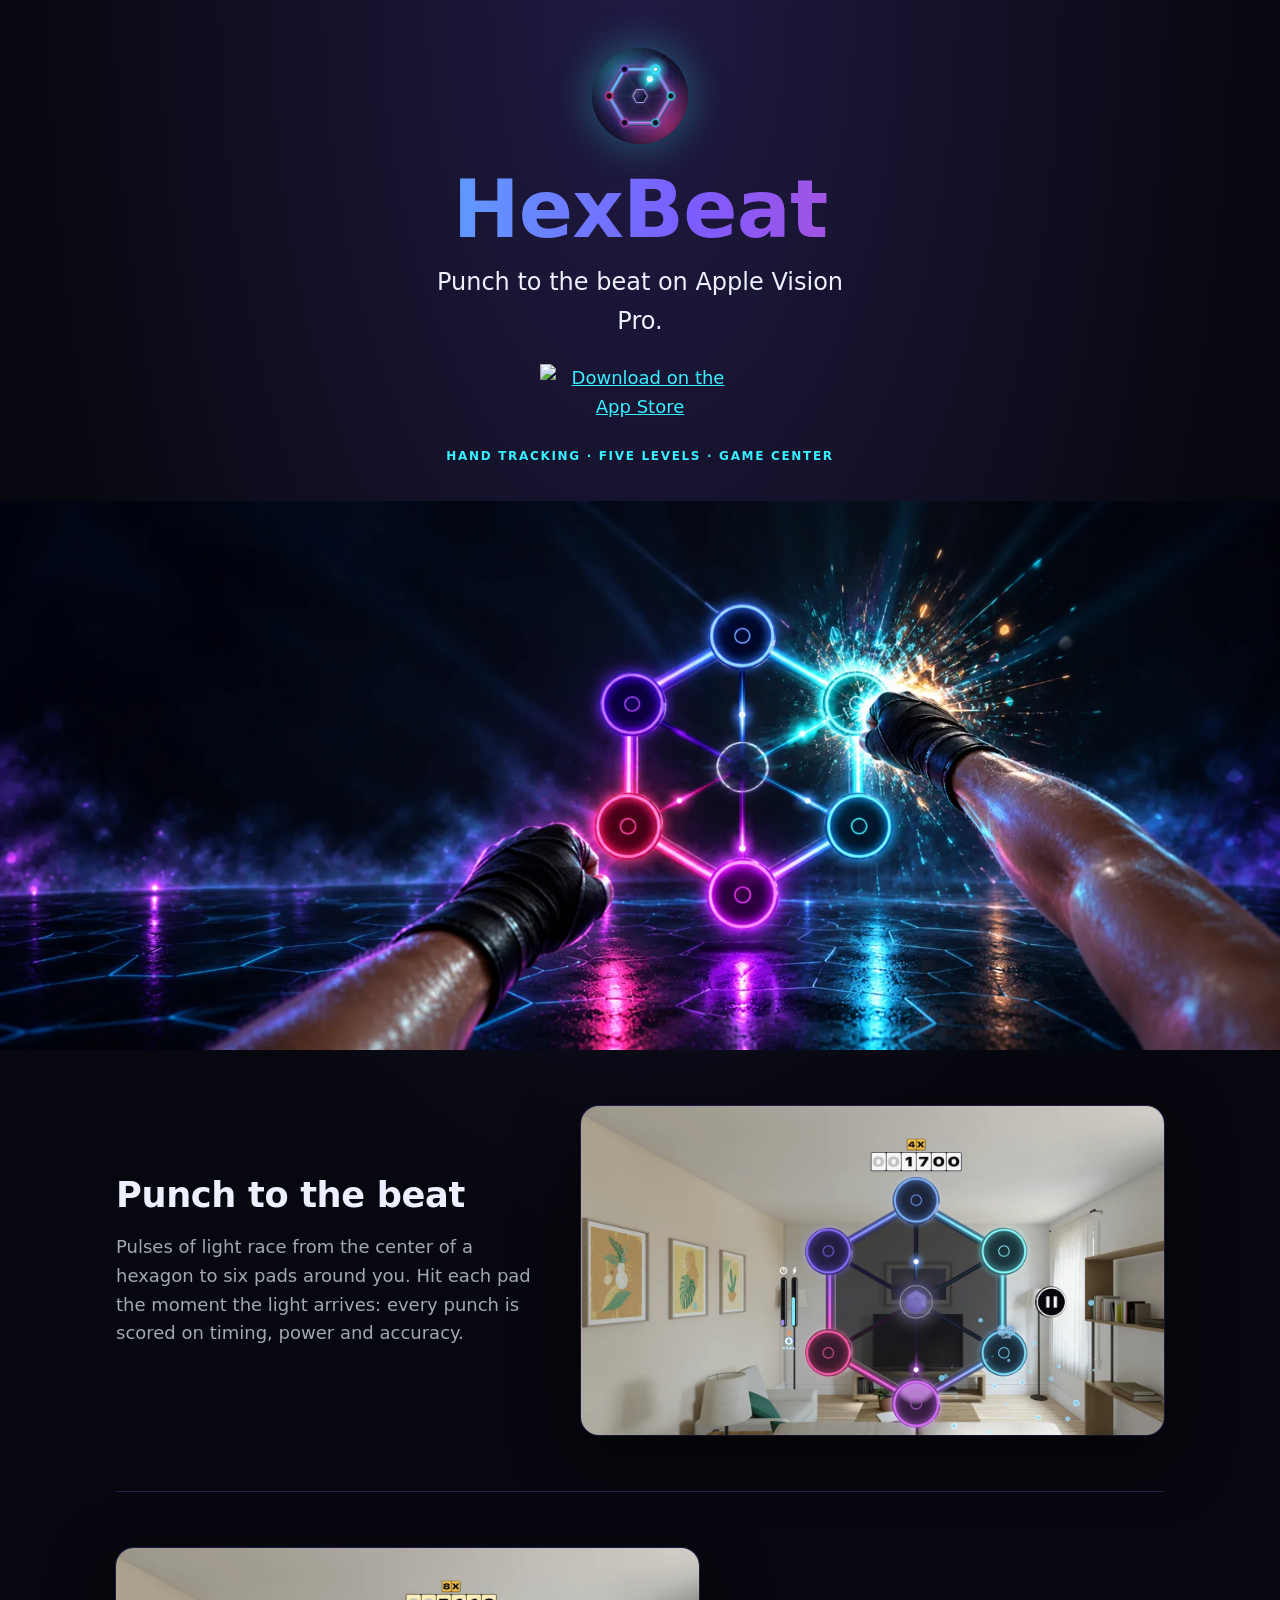
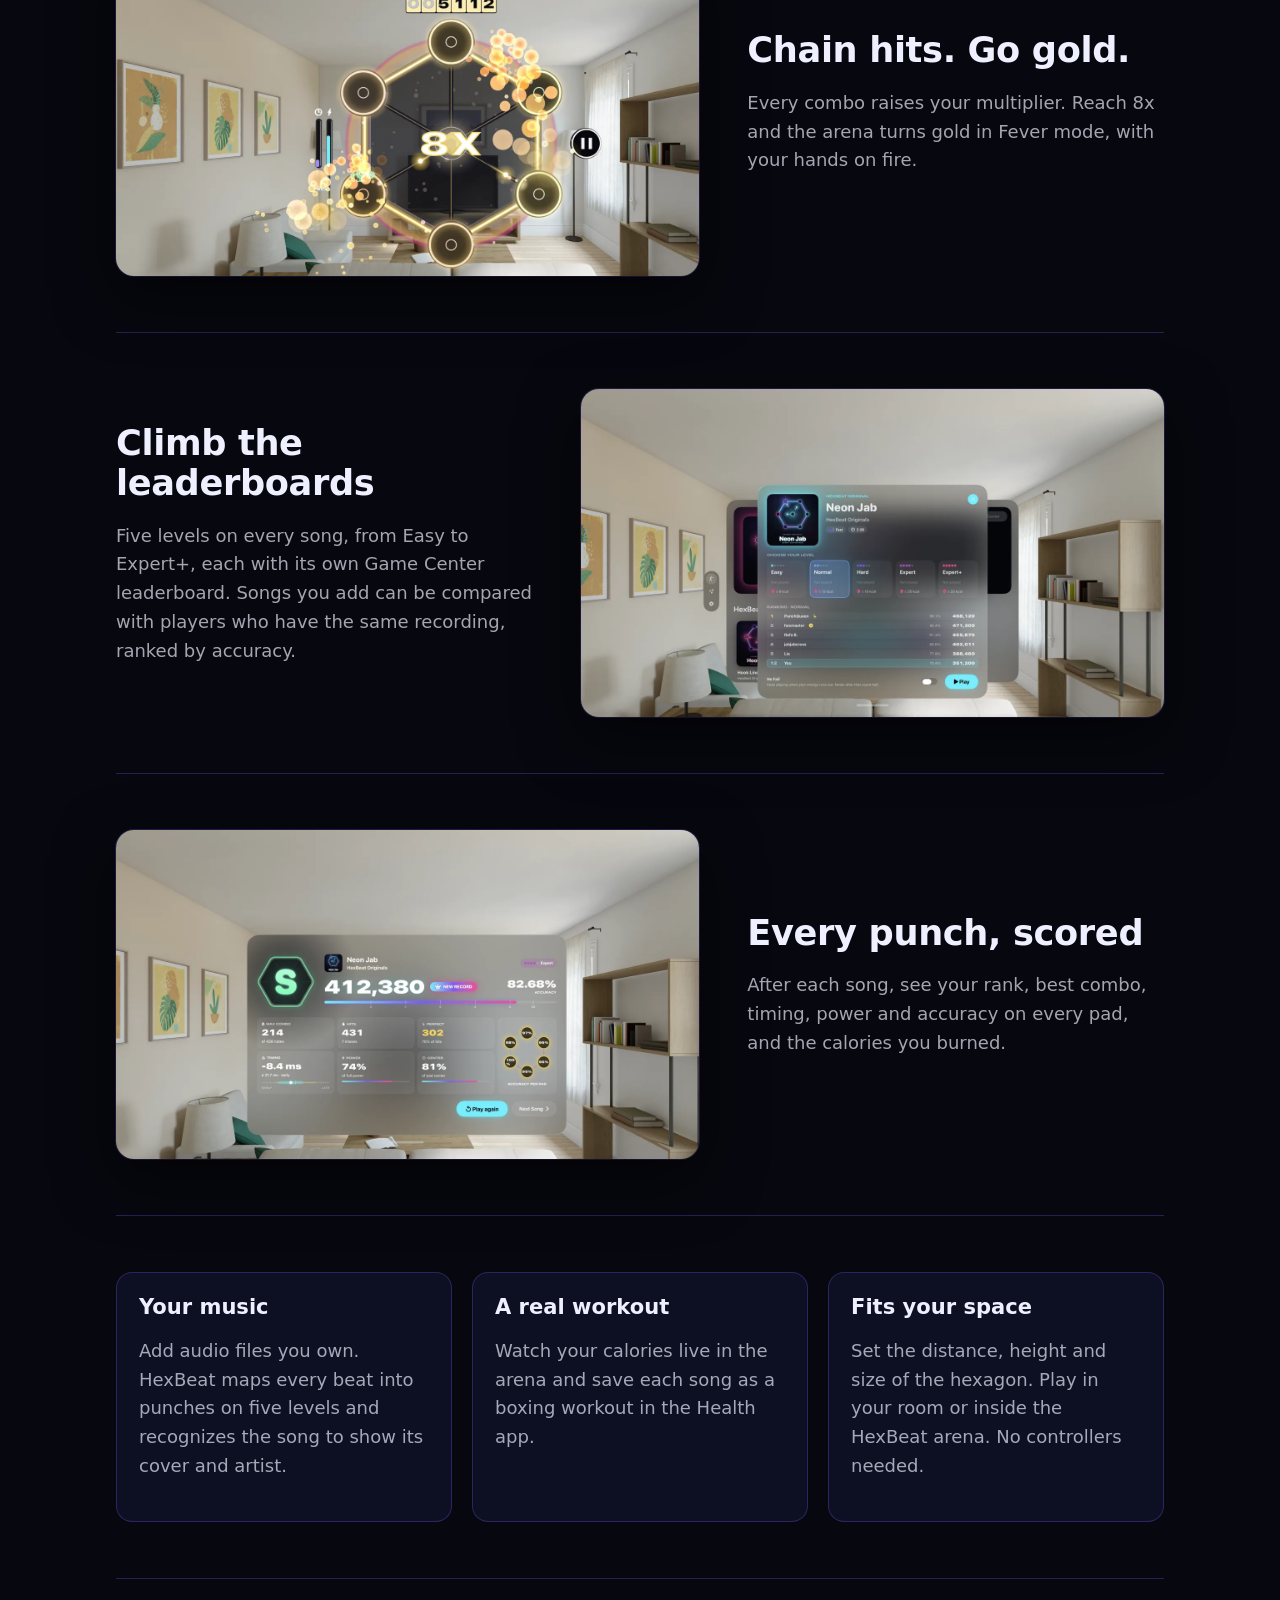
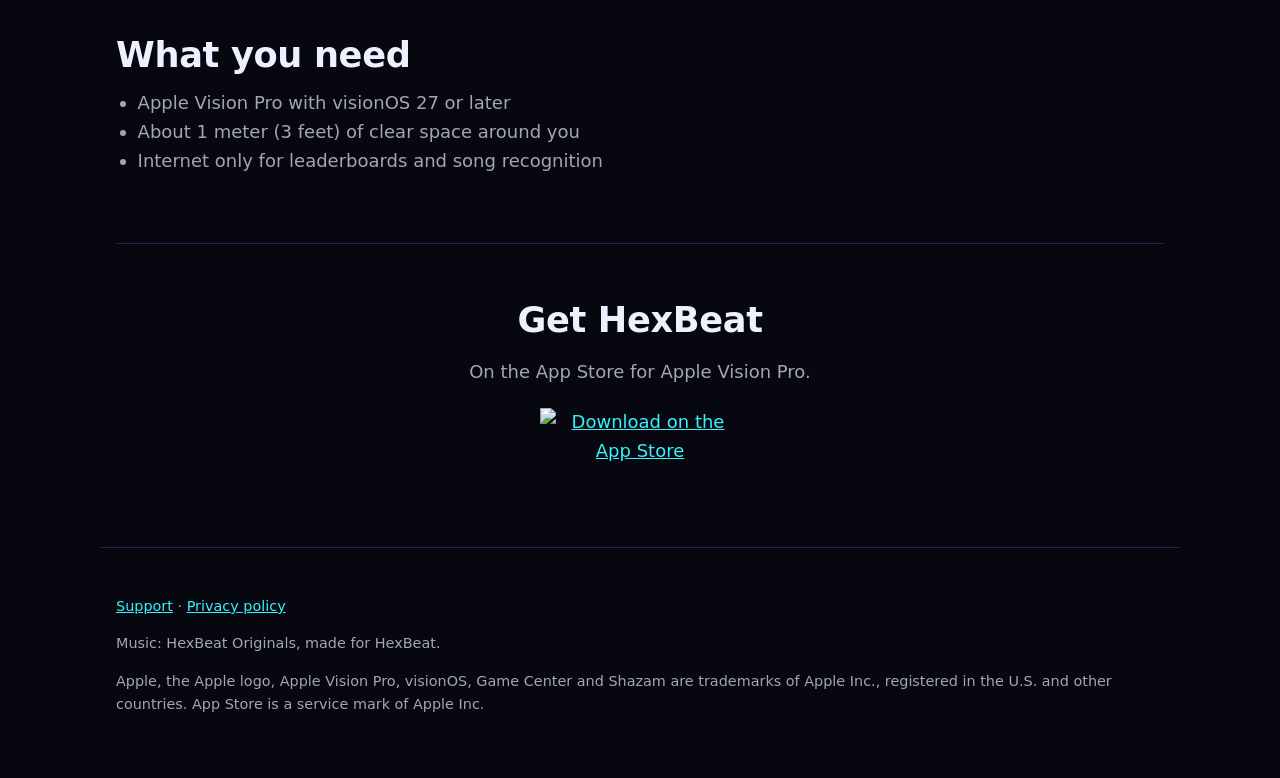
==== index.html @ 7e1b4ae6 "HexBeat site: landing page, support and privacy policy Co-Authored-By: Claude Opus 5.5 <noreply@anth" ====
<!doctype html>
<html lang="en">
<head>
<meta charset="utf-8">
<meta name="viewport" content="width=device-width, initial-scale=1">
<title>HexBeat: Boxing Rhythm — punch to the beat on Apple Vision Pro</title>
<meta name="description" content="A boxing rhythm game for Apple Vision Pro: punch six glowing pads in time with the music, play the HexBeat Originals or songs you own, and save every song as a boxing workout.">
<meta name="apple-itunes-app" content="app-id=6827372551">
<link rel="canonical" href="https://oviniciusramosp.github.io/hexbeat-site/">
<meta property="og:type" content="website">
<meta property="og:title" content="HexBeat: Boxing Rhythm — punch to the beat on Apple Vision Pro">
<meta property="og:description" content="A boxing rhythm game for Apple Vision Pro: punch six glowing pads in time with the music, play the HexBeat Originals or songs you own, and save every song as a boxing workout.">
<meta property="og:url" content="https://oviniciusramosp.github.io/hexbeat-site/">
<meta property="og:image" content="https://oviniciusramosp.github.io/hexbeat-site/img/og.jpg">
<meta property="og:locale" content="en_US">
<meta name="twitter:card" content="summary_large_image">
<link rel="icon" href="img/icon.png">
<link rel="apple-touch-icon" href="img/icon.png">
<link rel="stylesheet" href="style.css">
<script type="application/ld+json">{"@context": "https://schema.org", "@type": "MobileApplication", "name": "HexBeat: Boxing Rhythm", "alternateName": "HexBeat", "description": "A boxing rhythm game for Apple Vision Pro: punch six glowing pads in time with the music, play the HexBeat Originals or songs you own, and save every song as a boxing workout.", "operatingSystem": "visionOS 27", "applicationCategory": "GameApplication", "inLanguage": ["en"], "url": "https://oviniciusramosp.github.io/hexbeat-site/", "downloadUrl": "https://apps.apple.com/app/id6827372551", "image": "https://oviniciusramosp.github.io/hexbeat-site/img/og.jpg", "screenshot": ["https://oviniciusramosp.github.io/hexbeat-site/img/play.webp", "https://oviniciusramosp.github.io/hexbeat-site/img/gold.webp", "https://oviniciusramosp.github.io/hexbeat-site/img/ranking.webp", "https://oviniciusramosp.github.io/hexbeat-site/img/results.webp"], "author": {"@type": "Person", "name": "Vinicius Ramos"}}</script>
</head>
<body class="landing">
<header class="hero wrap">
<img class="app-icon" src="img/icon.png" alt="" width="96" height="96">
<h1>HexBeat</h1>
<p class="tagline">Punch to the beat on Apple Vision Pro.</p>
<a class='badge' href='https://apps.apple.com/app/id6827372551'><img src='https://toolbox.marketingtools.apple.com/api/v2/badges/download-on-the-app-store/black/en-us' alt='Download on the App Store' width='200' height='67'></a>
<p class="facts">Hand tracking · Five levels · Game Center</p>
</header>
<img class="key-art" src="img/hero.webp" alt="Two fists in boxing wraps punching a glowing hexagon of six neon pads" width="1920" height="824">
<main class="wrap">
<section class='feature'><div><h2>Punch to the beat</h2><p>Pulses of light race from the center of a hexagon to six pads around you. Hit each pad the moment the light arrives: every punch is scored on timing, power and accuracy.</p></div><figure><img src='img/play.webp' alt='The neon hexagon in a living room, with light pulses on its spokes' width='1400' height='788' loading='lazy'></figure></section>
<section class='feature flip'><div><h2>Chain hits. Go gold.</h2><p>Every combo raises your multiplier. Reach 8x and the arena turns gold in Fever mode, with your hands on fire.</p></div><figure><img src='img/gold.webp' alt='The hexagon glowing gold with an 8X multiplier and bursts of particles' width='1400' height='788' loading='lazy'></figure></section>
<section class='feature'><div><h2>Climb the leaderboards</h2><p>Five levels on every song, from Easy to Expert+, each with its own Game Center leaderboard. Songs you add can be compared with players who have the same recording, ranked by accuracy.</p></div><figure><img src='img/ranking.webp' alt='A song sheet with five levels and the top of its leaderboard' width='1400' height='788' loading='lazy'></figure></section>
<section class='feature flip'><div><h2>Every punch, scored</h2><p>After each song, see your rank, best combo, timing, power and accuracy on every pad, and the calories you burned.</p></div><figure><img src='img/results.webp' alt='The results screen with an S rank, score, timing, power and accuracy per pad' width='1400' height='788' loading='lazy'></figure></section>
<section class="cards"><div><h3>Your music</h3><p>Add audio files you own. HexBeat maps every beat into punches on five levels and recognizes the song to show its cover and artist.</p></div><div><h3>A real workout</h3><p>Watch your calories live in the arena and save each song as a boxing workout in the Health app.</p></div><div><h3>Fits your space</h3><p>Set the distance, height and size of the hexagon. Play in your room or inside the HexBeat arena. No controllers needed.</p></div></section>
<section class="requirements"><h2>What you need</h2><ul><li>Apple Vision Pro with visionOS 27 or later</li><li>About 1 meter (3 feet) of clear space around you</li><li>Internet only for leaderboards and song recognition</li></ul></section>
<section class="cta"><h2>Get HexBeat</h2><p>On the App Store for Apple Vision Pro.</p><a class='badge' href='https://apps.apple.com/app/id6827372551'><img src='https://toolbox.marketingtools.apple.com/api/v2/badges/download-on-the-app-store/black/en-us' alt='Download on the App Store' width='200' height='67'></a></section>
</main>
<footer class="wrap site">
<p><a href="support.html">Support</a> · <a href="privacy.html">Privacy policy</a></p>
<p>Music: HexBeat Originals, made for HexBeat.</p>
<p>Apple, the Apple logo, Apple Vision Pro, visionOS, Game Center and Shazam are trademarks of Apple Inc., registered in the U.S. and other countries. App Store is a service mark of Apple Inc.</p>
</footer>
</body>
</html>
---- style.css ----
/* HexBeat "Neon Pulse": ink night, three electric hues, gold for perfection (app/HexBeat/Design/Theme.swift). */
:root {
  --ink: #07080f;
  --night: #11142b;
  --pulse: #36f1ff;
  --volt: #7c5cff;
  --heat: #ff3d9a;
  --gold: #ffd54a;
  --text: #eef0ff;
  --muted: rgba(238, 240, 255, 0.68);
  --line: rgba(124, 92, 255, 0.28);
}
* { box-sizing: border-box; }
html { color-scheme: dark; }
body {
  margin: 0;
  background: var(--ink);
  color: var(--text);
  font: 18px/1.6 -apple-system, system-ui, "Segoe UI", Roboto, sans-serif;
  padding: 32px 16px;
}
a { color: var(--pulse); }
h1, h2, h3 { line-height: 1.15; }
.display, .landing h1, .landing h2, .page h1 {
  font-family: "SF Pro Display", -apple-system, system-ui, sans-serif;
  font-weight: 900;
  font-stretch: expanded;
  letter-spacing: -0.01em;
}

/* Support and privacy */
.page {
  max-width: 760px;
  margin: 0 auto;
  background: linear-gradient(180deg, rgba(124, 92, 255, 0.10), rgba(17, 20, 43, 0.9) 220px), var(--night);
  border: 1px solid var(--line);
  border-radius: 24px;
  padding: 32px clamp(20px, 6vw, 56px) 48px;
}
.page h1 { font-size: 2.1em; margin: 0.3em 0 0.1em; }
.page h2 { font-size: 0.95em; margin-top: 2em; text-transform: uppercase; letter-spacing: 0.1em; color: var(--pulse); }
.page h3 { font-size: 1em; margin: 1.4em 0 0.2em; }
.page p, .page li { margin: 0.4em 0; }
.meta, .small { color: var(--muted); font-size: 0.85em; }
.small { margin-top: 2.5em; }

/* Landing page (build.py) */
body.landing {
  padding: 0;
  background: radial-gradient(ellipse 70% 45% at 50% 0%, rgba(124, 92, 255, 0.22), transparent 70%), var(--ink);
}
.wrap { max-width: 1080px; margin: 0 auto; padding: 0 16px; }
.hero { text-align: center; padding: 48px 16px 8px; }
.app-icon { display: block; width: 96px; height: 96px; margin: 0 auto 20px; border-radius: 50%;
            box-shadow: 0 0 40px rgba(54, 241, 255, 0.35); }
.landing h1 {
  font-size: clamp(2.8rem, 9vw, 5rem);
  margin: 0;
  color: transparent;
  background: linear-gradient(90deg, var(--pulse), var(--volt) 55%, var(--heat));
  -webkit-background-clip: text;
  background-clip: text;
}
.landing h2 { font-size: clamp(1.5rem, 3.4vw, 2.2rem); margin: 0 0 0.4em; }
.tagline { font-size: clamp(1.15rem, 2.8vw, 1.5rem); max-width: 30ch; margin: 0.3em auto 1em; color: var(--text); }
.badge img { display: block; margin: 0 auto 16px; }
.facts { font: 600 12px/1.5 -apple-system, system-ui, sans-serif; letter-spacing: 0.14em; text-transform: uppercase;
         color: var(--pulse); }
.key-art { display: block; width: 100%; height: auto; margin-top: 16px; }
.landing section { padding: 56px 0; border-top: 1px solid var(--line); }
.landing section:first-child { border-top: 0; }
.landing section p, .landing li { color: var(--muted); }
.feature { display: grid; grid-template-columns: 1fr 1.4fr; gap: 48px; align-items: center; }
.feature.flip { grid-template-columns: 1.4fr 1fr; }
.feature.flip > div { order: 2; }
.feature figure { margin: 0; }
.feature img { display: block; width: 100%; height: auto; border-radius: 18px;
               box-shadow: 0 20px 60px rgba(0, 0, 0, 0.6), 0 0 0 1px var(--line); }
.cards { display: grid; grid-template-columns: repeat(3, 1fr); gap: 20px; }
.cards div { padding: 22px; border: 1px solid var(--line); border-radius: 16px; background: rgba(17, 20, 43, 0.7); }
.cards h3 { margin: 0 0 0.3em; color: var(--text); }
.requirements ul { margin: 0.6em 0; padding-left: 1.2em; }
.cta { text-align: center; }
.cta p { margin-bottom: 1.2em; }
footer.site { padding: 32px 16px 48px; border-top: 1px solid var(--line); font-size: 0.8em; color: var(--muted); }
@media (max-width: 760px) {
  .feature, .feature.flip { grid-template-columns: 1fr; gap: 24px; }
  .feature.flip > div { order: 0; }
  .landing section { padding: 40px 0; }
  .cards { grid-template-columns: 1fr; }
}
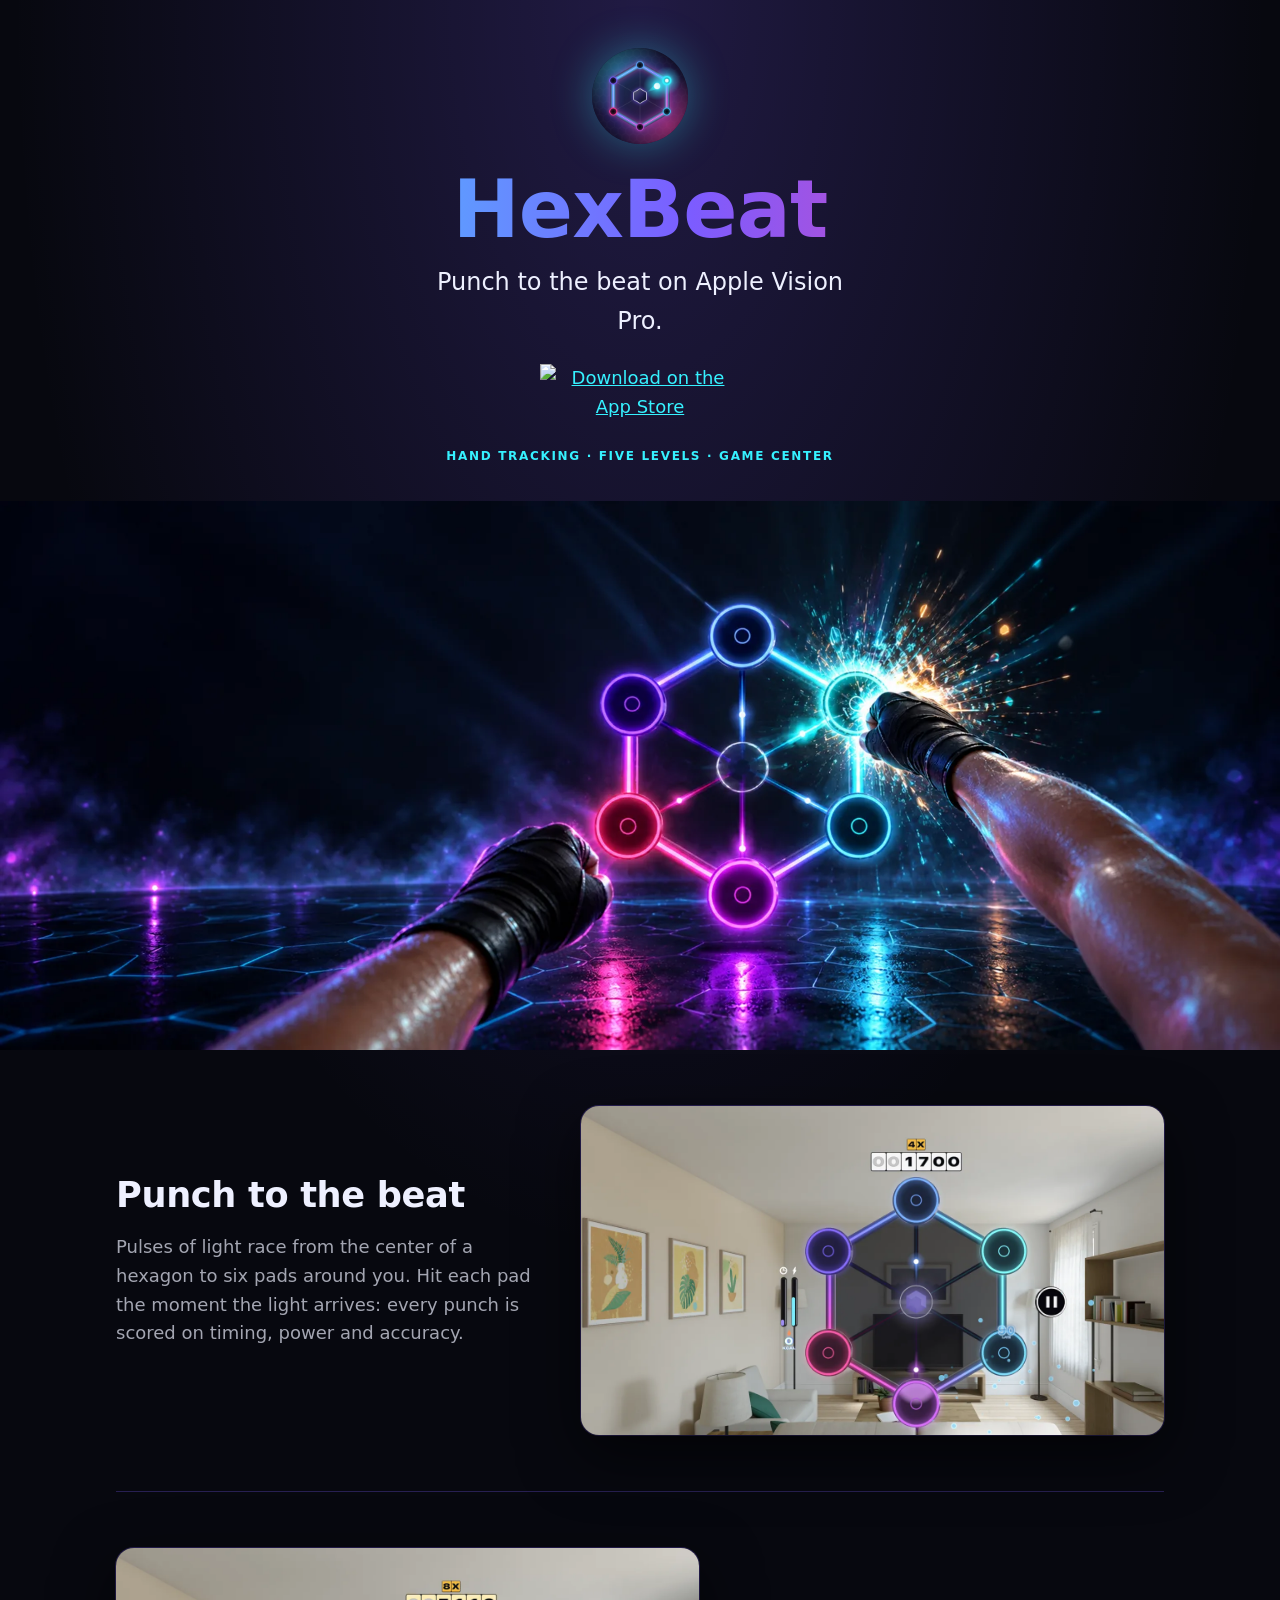
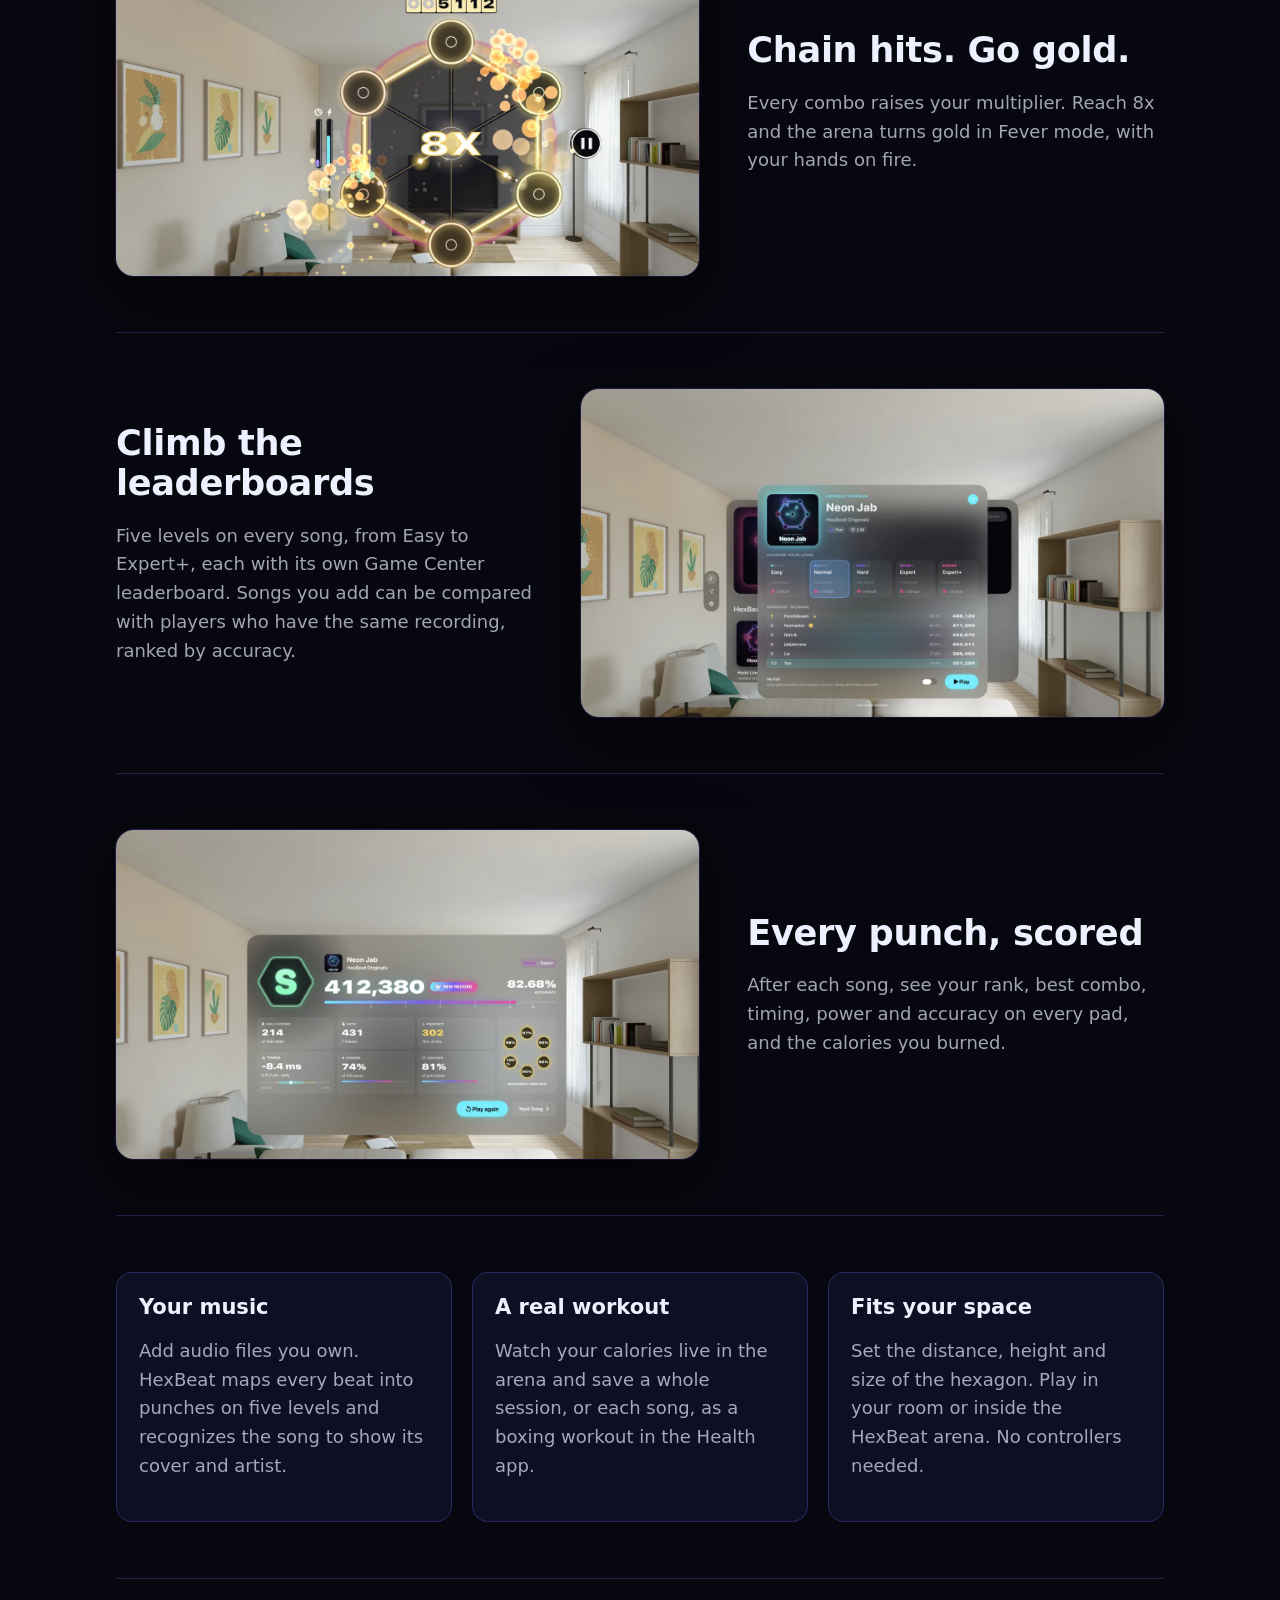
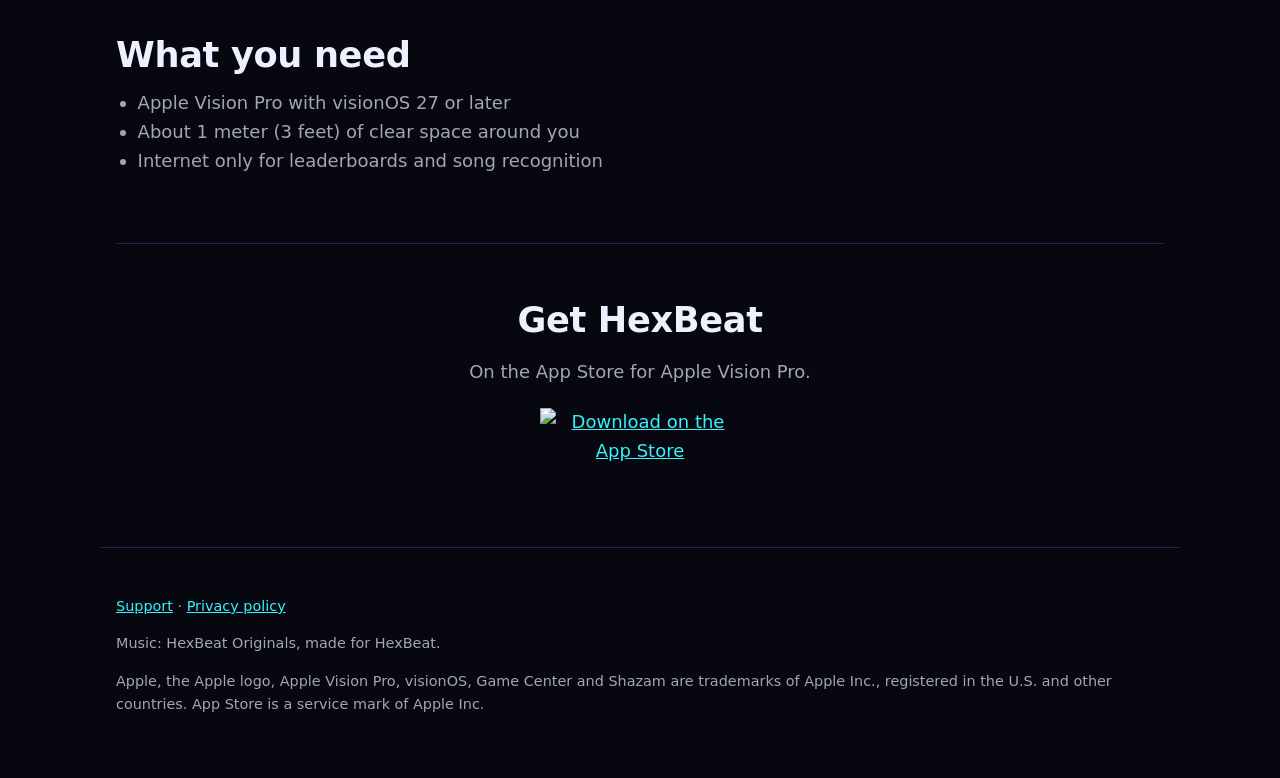
==== commit 1aee8382: "Privacy and support: automatic leaderboards with a random name, workout sessions Scores on songs you" ====
--- a/index.html
+++ b/index.html
@@ -33,7 +33,7 @@
 <section class='feature flip'><div><h2>Chain hits. Go gold.</h2><p>Every combo raises your multiplier. Reach 8x and the arena turns gold in Fever mode, with your hands on fire.</p></div><figure><img src='img/gold.webp' alt='The hexagon glowing gold with an 8X multiplier and bursts of particles' width='1400' height='788' loading='lazy'></figure></section>
 <section class='feature'><div><h2>Climb the leaderboards</h2><p>Five levels on every song, from Easy to Expert+, each with its own Game Center leaderboard. Songs you add can be compared with players who have the same recording, ranked by accuracy.</p></div><figure><img src='img/ranking.webp' alt='A song sheet with five levels and the top of its leaderboard' width='1400' height='788' loading='lazy'></figure></section>
 <section class='feature flip'><div><h2>Every punch, scored</h2><p>After each song, see your rank, best combo, timing, power and accuracy on every pad, and the calories you burned.</p></div><figure><img src='img/results.webp' alt='The results screen with an S rank, score, timing, power and accuracy per pad' width='1400' height='788' loading='lazy'></figure></section>
-<section class="cards"><div><h3>Your music</h3><p>Add audio files you own. HexBeat maps every beat into punches on five levels and recognizes the song to show its cover and artist.</p></div><div><h3>A real workout</h3><p>Watch your calories live in the arena and save each song as a boxing workout in the Health app.</p></div><div><h3>Fits your space</h3><p>Set the distance, height and size of the hexagon. Play in your room or inside the HexBeat arena. No controllers needed.</p></div></section>
+<section class="cards"><div><h3>Your music</h3><p>Add audio files you own. HexBeat maps every beat into punches on five levels and recognizes the song to show its cover and artist.</p></div><div><h3>A real workout</h3><p>Watch your calories live in the arena and save a whole session, or each song, as a boxing workout in the Health app.</p></div><div><h3>Fits your space</h3><p>Set the distance, height and size of the hexagon. Play in your room or inside the HexBeat arena. No controllers needed.</p></div></section>
 <section class="requirements"><h2>What you need</h2><ul><li>Apple Vision Pro with visionOS 27 or later</li><li>About 1 meter (3 feet) of clear space around you</li><li>Internet only for leaderboards and song recognition</li></ul></section>
 <section class="cta"><h2>Get HexBeat</h2><p>On the App Store for Apple Vision Pro.</p><a class='badge' href='https://apps.apple.com/app/id6827372551'><img src='https://toolbox.marketingtools.apple.com/api/v2/badges/download-on-the-app-store/black/en-us' alt='Download on the App Store' width='200' height='67'></a></section>
 </main>
